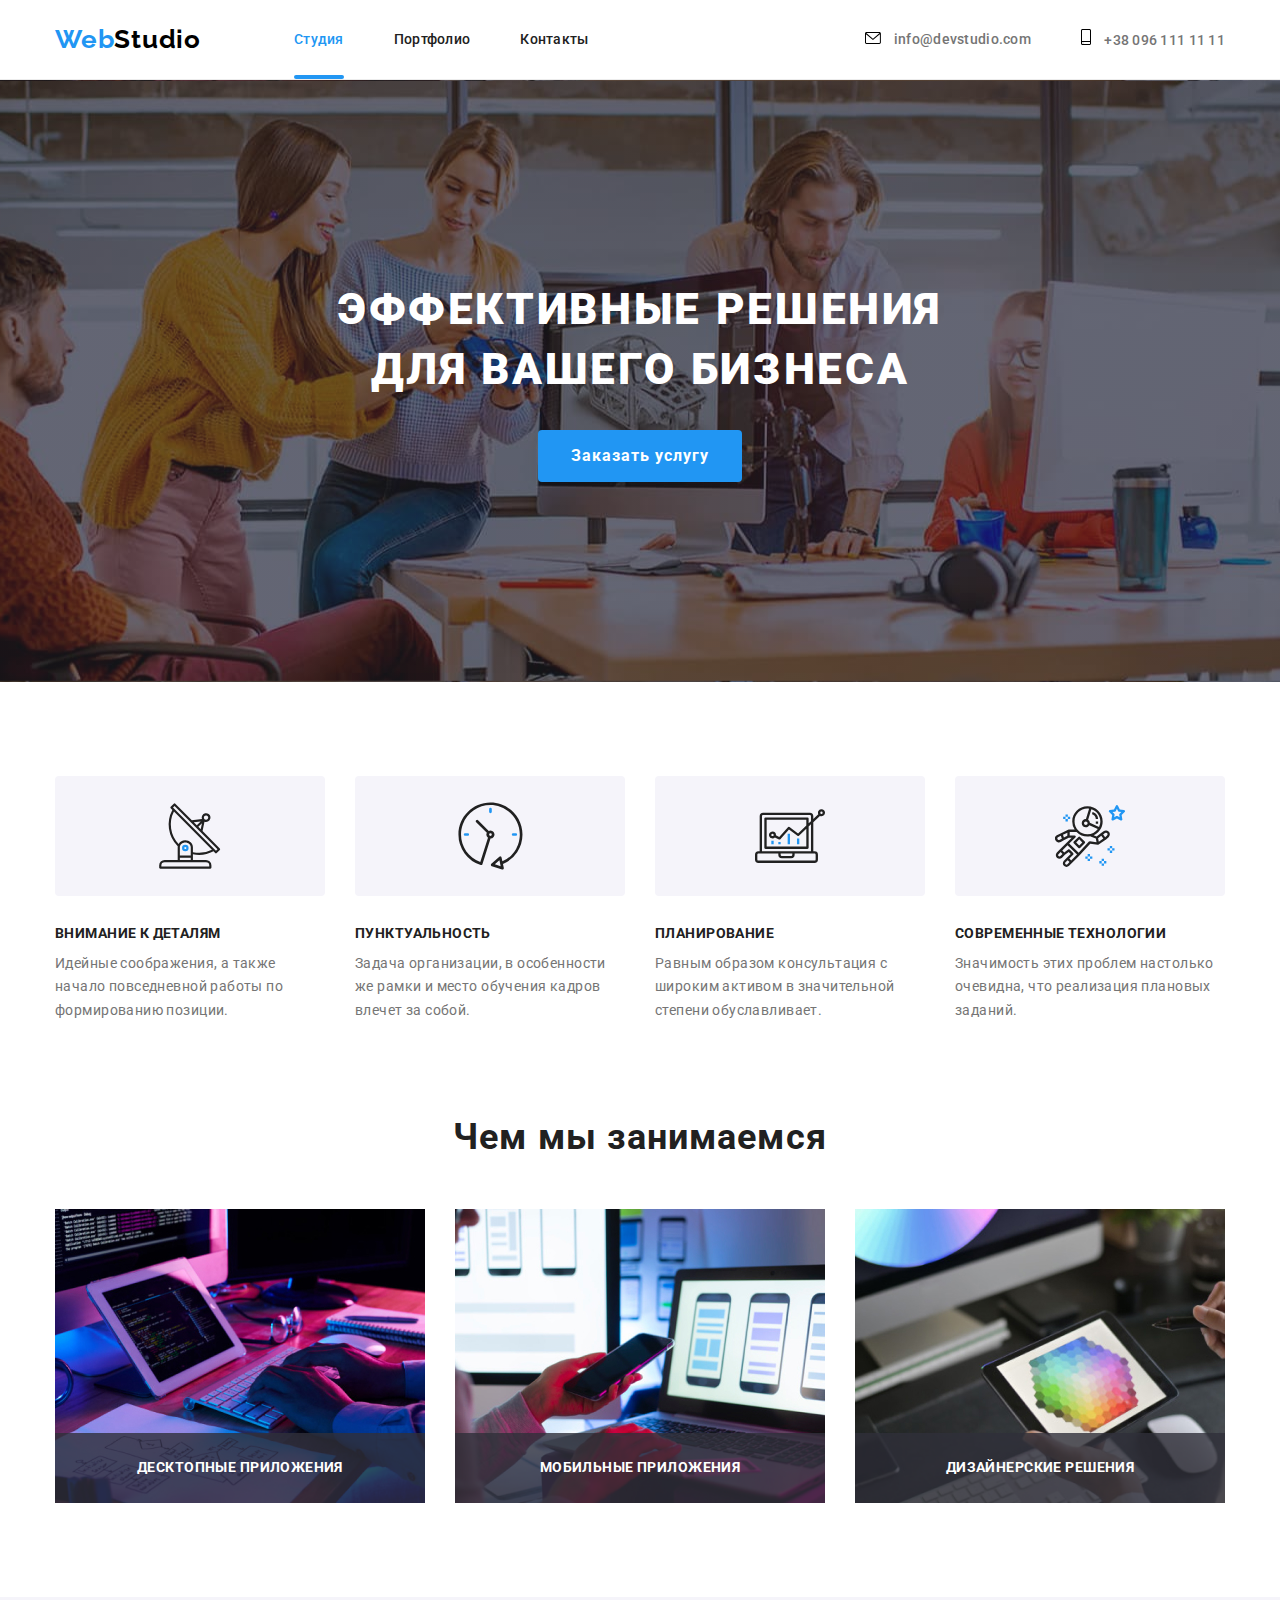
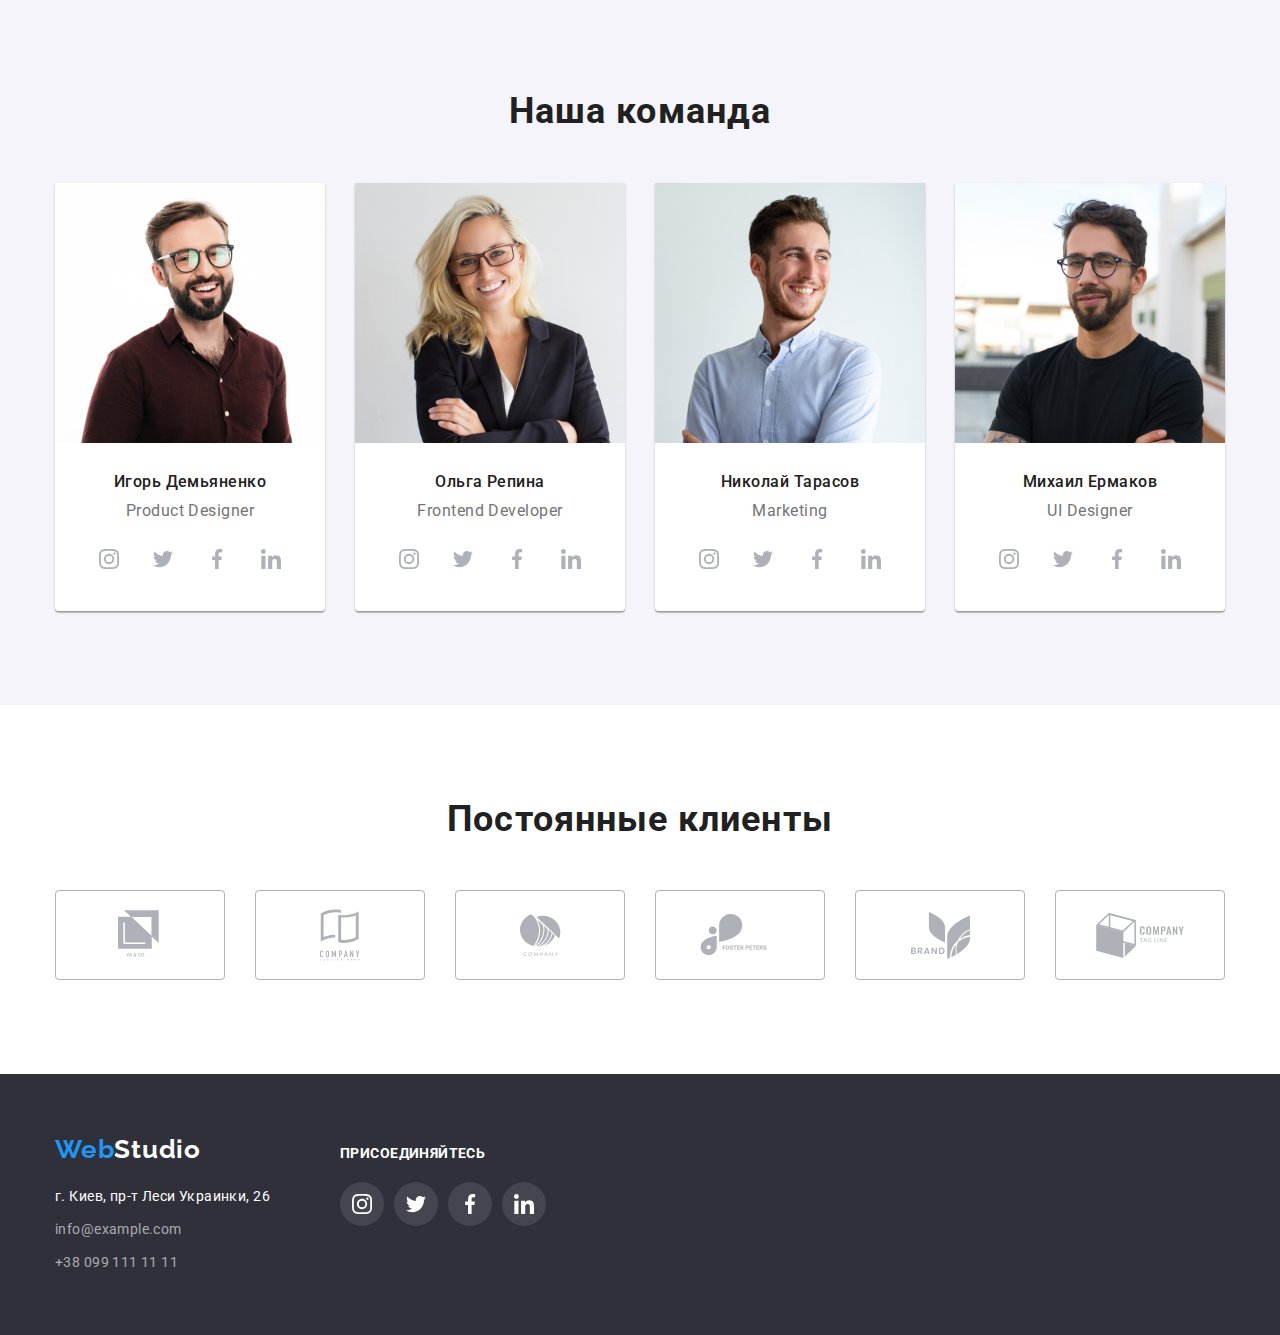
==== index.html @ 35cbe118 "Clone previous homework" ====
<!DOCTYPE html>
<html lang="ru">
  <head>
    <meta charset="UTF-8" />
    <meta name="viewport" content="width=device-width, initial-scale=1.0" />
    <title>Document</title>
    <link
      rel="stylesheet"
      href="https://fonts.googleapis.com/css2?family=Raleway:wght@700&family=Roboto:wght@400;500;700;900&display=swap"
    />
    <link
      rel="stylesheet"
      href="https://cdnjs.cloudflare.com/ajax/libs/modern-normalize/1.0.0/modern-normalize.min.css"
    />
    <link rel="stylesheet" href="./css/styles.css" />
  </head>
  <body>
    <header class="page-header">
      <!-- Шапка сайта -->
      <div class="container">
        <div class="header-flex">
          <nav class="nav">
            <a href="index.html" class="logo"
              ><span class="web">Web</span>Studio</a
            >
            <ul class="site-nav">
              <li class="site-nav-item">
                <a href="" class="active link">Студия</a>
              </li>
              <li class="site-nav-item">
                <a href="./portfolio.html" class="link">Портфолио</a>
              </li>
              <li class="site-nav-item">
                <a href="" class="link">Контакты</a>
              </li>
            </ul>
          </nav>

          <ul class="auth-nav">
            <li class="auth-nav-item">
              <a href="mailto:info@devstudio.com" class="link">
                <svg class="contacts-icon icon-envelope">
                  <use href="./images/svg/icons.svg#icon-envelope"></use>
                </svg>
                info@devstudio.com</a
              >
            </li>
            <li class="auth-nav-item">
              <a href="tel:+380961111111" class="link">
                <svg class="contacts-icon icon-smartphone">
                  <use href="./images/svg/icons.svg#icon-smartphone"></use>
                </svg>
                +38 096 111 11 11</a
              >
            </li>
          </ul>
        </div>
      </div>
    </header>
    <main>
      <!-- Hero -->
      <section class="hero">
        <div class="container">
          <h1 class="hero-title">Эффективные решения для вашего бизнеса</h1>
          <button class="hero-button" type="button" data-modal-open>
            Заказать услугу
          </button>
        </div>
      </section>

      <!-- Приоритеты компании -->
      <section class="section">
        <div class="container">
          <h2 class="visually-hidden">Приоритеты компании</h2>
          <ul class="priorities">
            <li class="priorities-item">
              <div class="priorities-icon">
                <svg class="icon-antenna">
                  <use href="./images/svg/icons.svg#icon-antenna"></use>
                </svg>
              </div>
              <h3 class="title">Внимание к деталям</h3>
              <p class="text">
                Идейные соображения, а также начало повседневной работы по
                формированию позиции.
              </p>
            </li>
            <li class="priorities-item">
              <div class="priorities-icon">
                <svg class="icon-clock">
                  <use href="./images/svg/icons.svg#icon-clock"></use>
                </svg>
              </div>
              <h3 class="title">Пунктуальность</h3>
              <p class="text">
                Задача организации, в особенности же рамки и место обучения
                кадров влечет за собой.
              </p>
            </li>
            <li class="priorities-item">
              <div class="priorities-icon">
                <svg class="icon-diagram">
                  <use href="./images/svg/icons.svg#icon-diagram"></use>
                </svg>
              </div>
              <h3 class="title">Планирование</h3>
              <p class="text">
                Равным образом консультация с широким активом в значительной
                степени обуславливает.
              </p>
            </li>
            <li class="priorities-item">
              <div class="priorities-icon">
                <svg class="icon-astronaut">
                  <use href="./images/svg/icons.svg#icon-astronaut"></use>
                </svg>
              </div>
              <h3 class="title">Современные технологии</h3>
              <p class="text">
                Значимость этих проблем настолько очевидна, что реализация
                плановых заданий.
              </p>
            </li>
          </ul>
        </div>
      </section>

      <!-- Деятельность -->
      <section class="section no-padding">
        <div class="container">
          <h2 class="title-h2">Чем мы занимаемся</h2>
          <ul class="service-list">
            <li class="service-item label-item">
              <div>
                <a href=""
                  ><img src="./images/img1.jpg" alt="Программирование"
                /></a>
                <p class="label-overlay">Десктопные приложения</p>
              </div>
            </li>
            <li class="service-item label-item">
              <div>
                <a href=""
                  ><img src="./images/img2.jpg" alt="Создание макетов"
                /></a>
                <p class="label-overlay">Мобильные приложения</p>
              </div>
            </li>
            <li class="service-item label-item">
              <div>
                <a href=""><img src="./images/img3.jpg" alt="Дизаин" /></a>
                <p class="label-overlay">Дизайнерские решения</p>
              </div>
            </li>
          </ul>
        </div>
      </section>

      <!-- Команда -->
      <section class="section team-bkg">
        <div class="container">
          <h2 class="title-h2">Наша команда</h2>
          <ul class="team-list">
            <li class="team-item">
              <img
                src="./images/team_card1.jpg"
                width="270"
                alt="Фото Игоря Демьяненко"
              />
              <div class="team-item-footer">
                <h3 class="team">Игорь Демьяненко</h3>
                <p lang="en" class="team-job">Product Designer</p>
                <ul class="social-list">
                  <li class="social-item">
                    <a href="#" class="social-link">
                      <svg class="social-icon">
                        <use href="./images/svg/icons.svg#icon-instagram"></use>
                      </svg>
                    </a>
                  </li>
                  <li class="social-item">
                    <a href="#" class="social-link">
                      <svg class="social-icon">
                        <use href="./images/svg/icons.svg#icon-twitter"></use>
                      </svg>
                    </a>
                  </li>
                  <li class="social-item">
                    <a href="#" class="social-link">
                      <svg class="social-icon">
                        <use href="./images/svg/icons.svg#icon-facebook"></use>
                      </svg>
                    </a>
                  </li>
                  <li class="social-item">
                    <a href="#" class="social-link">
                      <svg class="social-icon">
                        <use href="./images/svg/icons.svg#icon-linkedin"></use>
                      </svg>
                    </a>
                  </li>
                </ul>
              </div>
            </li>
            <li class="team-item">
              <img
                src="./images/team_card2.jpg"
                width="270"
                alt="Фото Ольги Репиной"
              />
              <div class="team-item-footer">
                <h3 class="team">Ольга Репина</h3>
                <p lang="en" class="team-job">Frontend Developer</p>
                <ul class="social-list">
                  <li class="social-item">
                    <a href="#" class="social-link">
                      <svg class="social-icon">
                        <use href="./images/svg/icons.svg#icon-instagram"></use>
                      </svg>
                    </a>
                  </li>
                  <li class="social-item">
                    <a href="#" class="social-link">
                      <svg class="social-icon">
                        <use href="./images/svg/icons.svg#icon-twitter"></use>
                      </svg>
                    </a>
                  </li>
                  <li class="social-item">
                    <a href="#" class="social-link">
                      <svg class="social-icon">
                        <use href="./images/svg/icons.svg#icon-facebook"></use>
                      </svg>
                    </a>
                  </li>
                  <li class="social-item">
                    <a href="#" class="social-link">
                      <svg class="social-icon">
                        <use href="./images/svg/icons.svg#icon-linkedin"></use>
                      </svg>
                    </a>
                  </li>
                </ul>
              </div>
            </li>
            <li class="team-item">
              <img
                src="./images/team_card3.jpg"
                width="270"
                alt="Фото Николая Тарасова"
              />
              <div class="team-item-footer">
                <h3 class="team">Николай Тарасов</h3>
                <p lang="en" class="team-job">Marketing</p>
                <ul class="social-list">
                  <li class="social-item">
                    <a href="#" class="social-link">
                      <svg class="social-icon">
                        <use href="./images/svg/icons.svg#icon-instagram"></use>
                      </svg>
                    </a>
                  </li>
                  <li class="social-item">
                    <a href="#" class="social-link">
                      <svg class="social-icon">
                        <use href="./images/svg/icons.svg#icon-twitter"></use>
                      </svg>
                    </a>
                  </li>
                  <li class="social-item">
                    <a href="#" class="social-link">
                      <svg class="social-icon">
                        <use href="./images/svg/icons.svg#icon-facebook"></use>
                      </svg>
                    </a>
                  </li>
                  <li class="social-item">
                    <a href="#" class="social-link">
                      <svg class="social-icon">
                        <use href="./images/svg/icons.svg#icon-linkedin"></use>
                      </svg>
                    </a>
                  </li>
                </ul>
              </div>
            </li>
            <li class="team-item">
              <img
                src="./images/team_card4.jpg"
                width="270"
                alt="Фото Михаила Ермакова"
              />
              <div class="team-item-footer">
                <h3 class="team">Михаил Ермаков</h3>
                <p lang="en" class="team-job">UI Designer</p>
                <ul class="social-list">
                  <li class="social-item">
                    <a href="#" class="social-link">
                      <svg class="social-icon">
                        <use href="./images/svg/icons.svg#icon-instagram"></use>
                      </svg>
                    </a>
                  </li>
                  <li class="social-item">
                    <a href="#" class="social-link">
                      <svg class="social-icon">
                        <use href="./images/svg/icons.svg#icon-twitter"></use>
                      </svg>
                    </a>
                  </li>
                  <li class="social-item">
                    <a href="#" class="social-link">
                      <svg class="social-icon">
                        <use href="./images/svg/icons.svg#icon-facebook"></use>
                      </svg>
                    </a>
                  </li>
                  <li class="social-item">
                    <a href="#" class="social-link">
                      <svg class="social-icon">
                        <use href="./images/svg/icons.svg#icon-linkedin"></use>
                      </svg>
                    </a>
                  </li>
                </ul>
              </div>
            </li>
          </ul>
        </div>
      </section>

      <!-- Постоянные клиенты -->
      <section class="regular-clients">
        <div class="container">
          <h2 class="title">Постоянные клиенты</h2>
          <ul class="clients-list">
            <li class="clients-item">
              <a href="" class="clients-link">
                <svg class="clients-item logo-1">
                  <use href="./images/svg/icons.svg#icon-logo-1"></use>
                </svg>
              </a>
            </li>
            <li class="clients-item">
              <a href="" class="clients-link">
                <svg class="clients-item logo-2">
                  <use href="./images/svg/icons.svg#icon-logo-2"></use>
                </svg>
              </a>
            </li>
            <li class="clients-item">
              <a href="" class="clients-link">
                <svg class="clients-item logo-3">
                  <use href="./images/svg/icons.svg#icon-logo-3"></use>
                </svg>
              </a>
            </li>
            <li class="clients-item">
              <a href="" class="clients-link">
                <svg class="clients-item logo-4">
                  <use href="./images/svg/icons.svg#icon-logo-4"></use>
                </svg>
              </a>
            </li>
            <li class="clients-item">
              <a href="" class="clients-link">
                <svg class="clients-item logo-5">
                  <use href="./images/svg/icons.svg#icon-logo-5"></use>
                </svg>
              </a>
            </li>
            <li class="clients-item">
              <a href="" class="clients-link">
                <svg class="clients-item logo-6">
                  <use href="./images/svg/icons.svg#icon-logo-6"></use>
                </svg>
              </a>
            </li>
          </ul>
        </div>
      </section>
    </main>
    <footer>
      <!-- Footer -->
      <div class="container footer-container">
        <div class="footer-address">
          <a href="" class="logo-footer"><span class="web">Web</span>Studio</a>
          <address class="address">
            <ul class="footer-list">
              <li class="address-item dates">
                г. Киев, пр-т Леси Украинки, 26
              </li>
              <li class="address-item">
                <a href="mailto:info@example.com" class="dates transp"
                  >info@example.com</a
                >
              </li>
              <li class="address-item">
                <a href="tel:+380991111111" class="dates transp"
                  >+38 099 111 11 11</a
                >
              </li>
            </ul>
          </address>
        </div>
        <div class="join">
          <h3 class="title">присоединяйтесь</h3>
          <ul class="join-list">
            <li class="join-item">
              <a href="#" class="join-link">
                <svg class="join-icon">
                  <use href="./images/svg/icons.svg#icon-instagram"></use>
                </svg>
              </a>
            </li>
            <li class="join-item">
              <a href="#" class="join-link">
                <svg class="join-icon">
                  <use href="./images/svg/icons.svg#icon-twitter"></use>
                </svg>
              </a>
            </li>
            <li class="join-item">
              <a href="#" class="join-link">
                <svg class="join-icon">
                  <use href="./images/svg/icons.svg#icon-facebook"></use>
                </svg>
              </a>
            </li>
            <li class="join-item">
              <a href="#" class="join-link">
                <svg class="join-icon">
                  <use href="./images/svg/icons.svg#icon-linkedin"></use>
                </svg>
              </a>
            </li>
          </ul>
        </div>
      </div>
    </footer>

    <div class="backdrop is-hidden" data-modal>
      <div class="modal">
        <button data-modal-close class="close-button">
          <svg class="close-icon" width="10px" height="10px">
            <use href="./images/svg/icons.svg#icon-x"></use>
          </svg>
        </button>
      </div>
    </div>
    <script src="./js/modal.js"></script>
  </body>
</html>
---- css/styles.css ----
/* цвет основного текста #212121 */
/* вторичный цвет текста #757575 */
/* цвет лого #000000 */
/* белый #FFFFFF */
/* акцент #2196F3 */

:root {
  --primary-text-color: #212121;
  --secondary-text-color: #757575;
  --logo-color: #000000;
  --special-text-color: #ffffff;
  --accent-color: #2196f3;
}

body {
  background-color: var(--special-text-color);
  color: var(--primary-text-color);
  font-family: 'Roboto', sans-serif;
  margin: 0;
}

a {
  text-decoration: none;
  color: inherit;
}

img {
  display: block;
}

ul {
  margin: 0;
  padding: 0;
  list-style: none;
}

h1,
h2,
h3,
h4,
h5,
h6,
p {
  margin-top: 0;
  margin-bottom: 0;
}

/* index.html*/

/* header */

.page-header {
  border-bottom: 1px solid #ececec;
  min-height: 80px;
  background: #ffffff;
}

.container {
  width: 1200px;
  margin: 0 auto;
  padding: 0 15px;
}

.nav .link,
.auth-nav .link {
  font-family: Roboto;
  font-weight: 500;
  font-size: 14px;
  line-height: 1.14;
  letter-spacing: 0.02em;
}

.nav {
  display: flex;
  align-items: center;
}

.site-nav {
  display: flex;
  margin-left: 93px;
}

.site-nav .site-nav-item:not(:last-child) {
  margin-right: 50px;
}

.auth-nav {
  display: flex;
  margin-left: auto;
  align-items: center;
}

.auth-nav .auth-nav-item + .auth-nav-item {
  margin-left: 50px;
}

.auth-nav .link {
  color: var(--secondary-text-color);
}

.header-flex {
  display: flex;
}

.contacts-icon {
  margin-right: 10px;
}

.icon-envelope {
  width: 16px;
  height: 12px;
}

.icon-smartphone {
  width: 10px;
  height: 16px;
}

/* logo */
.web {
  color: var(--accent-color);
}

.logo {
  color: var(--logo-color);
  font-family: Raleway;
  font-weight: bold;
  font-size: 26px;
  line-height: 1.19;
  letter-spacing: 0.03em;
  padding-top: 24px;
  padding-bottom: 24px;
}

.logo-footer {
  color: var(--special-text-color);
  font-family: Raleway;
  font-weight: bold;
  font-size: 26px;
  line-height: 1.19;
  letter-spacing: 0.03em;
}

/* navegation */
.link {
  padding-top: 32px;
  padding-bottom: 32px;
  transition: color 250ms cubic-bezier(0.4, 0, 0.2, 1),
    fill 250ms cubic-bezier(0.4, 0, 0.2, 1);
}

.link:hover,
.link:focus {
  color: var(--accent-color);
  fill: var(--accent-color);
}

.active {
  position: relative;
  color: var(--accent-color);
}

.active::after {
  content: '';

  position: absolute;
  left: 0;
  bottom: 0;
  border-radius: 2px;
  display: block;
  width: 100%;
  height: 4px;
  background-color: var(--accent-color);
}

/* hero */
.hero .hero-title {
  color: var(--special-text-color);
  font-weight: 900;
  font-size: 44px;
  line-height: 1.36;
  text-align: center;
  letter-spacing: 0.06em;
  text-transform: uppercase;
  width: 696px;
  margin: 0 auto 30px;
  margin-bottom: 30px;
}

.hero {
  max-width: 1600px;
  margin-right: auto;
  margin-left: auto;
  text-align: center;
  display: flex;
  align-items: center;
  padding: 200px 0;

  background: linear-gradient(rgba(47, 48, 58, 0.4), rgba(47, 48, 58, 0.4)),
    url(../images/hero.jpg);
  background-position: center;
  background-color: #2f303a;
}

.hero-button {
  display: inline-block;
  align-items: center;
  text-align: center;
  text-decoration: none;
  margin: 0 auto;
  border: 1px solid transparent;
  border-radius: 4px;
  padding: 10px 32px;
  min-width: 200px;
  font-family: Roboto;
  font-style: normal;
  font-weight: bold;
  font-size: 16px;
  line-height: 1.87;
  letter-spacing: 0.06em;
  background-color: var(--accent-color);
  color: var(--special-text-color);
  cursor: pointer;
  transition: background-color 250ms cubic-bezier(0.4, 0, 0.2, 1),
    color 250ms cubic-bezier(0.4, 0, 0.2, 1),
    box-shadow 250ms cubic-bezier(0.4, 0, 0.2, 1);
}

.hero-button:hover,
.hero-button:focus {
  background-color: rgb(83, 136, 235);
}

/* team */

.section {
  padding: 94px 0 94px 0;
}

.section.no-padding {
  padding-top: 0px;
}

.section .team {
  font-weight: 500;
  font-size: 16px;
  line-height: 1.18;
  letter-spacing: 0.03em;
}

.section .title {
  font-weight: bold;
  font-size: 14px;
  line-height: 1.14;
  letter-spacing: 0.03em;
  text-transform: uppercase;
}

.section .text {
  color: var(--secondary-text-color);
  font-weight: normal;
  font-size: 14px;
  line-height: 1.71;
  letter-spacing: 0.03em;
}

.section .title-h2 {
  font-weight: bold;
  font-size: 36px;
  line-height: 1.16;
  text-align: center;
  letter-spacing: 0.03em;
  margin-bottom: 50px;
  margin-top: 0;
}

/* Priorities section */
.priorities {
  display: flex;
}

.priorities-item {
  width: 270px;
}

.priorities-item:not(:last-child) {
  margin-right: 30px;
}

.priorities .title {
  margin-bottom: 10px;
}

.priorities-icon {
  display: flex;
  align-items: center;
  justify-content: center;
  width: 270px;
  height: 120px;
  background: #f5f4fa;
  border-radius: 4px;
  margin-bottom: 30px;
}

.icon-antenna {
  width: 65.32px;
  height: 70px;
}

.icon-clock {
  display: block;
  width: 66.96px;
  height: 70px;
}

.icon-diagram,
.icon-astronaut {
  display: block;
  width: 70px;
  height: 70px;
}

/* Service section */
.service-list {
  display: flex;
}

.service-item:not(:last-child) {
  margin-right: 30px;
}

/* Team section */

.team-bkg {
  background-color: #f5f4fa;
}

.team-list {
  display: flex;
  margin-top: 50px;
}

.team-item {
  box-shadow: 0px 1px 3px rgba(0, 0, 0, 0.12), 0px 1px 1px rgba(0, 0, 0, 0.14),
    0px 2px 1px rgba(0, 0, 0, 0.2);
  border-radius: 0px 0px 4px 4px;
}

.team-item:not(:last-child) {
  margin-right: 30px;
}

.section .team {
  font-weight: 500;
  font-size: 16px;
  line-height: 1.18;
  text-align: center;
  letter-spacing: 0.03em;
  padding-bottom: 10px;
}

.section .team-job {
  font-weight: normal;
  font-size: 16px;
  line-height: 1.18;
  letter-spacing: 0.03em;
  color: var(--secondary-text-color);
}

.team-item-footer {
  background-color: var(--special-text-color);
  padding: 30px 0 30px 0;
  text-align: center;
  border-bottom-left-radius: 4px;
  border-bottom-right-radius: 4px;
}

.social-list {
  display: flex;
  justify-content: center;
  margin-top: 16px;
}

.social-link {
  display: flex;
  width: 44px;
  height: 44px;
  border-radius: 50%;
  justify-content: center;
  align-items: center;
  fill: #afb1b8;

  transition: background-color 250ms cubic-bezier(0.4, 0, 0.2, 1),
    fill 250ms cubic-bezier(0.4, 0, 0.2, 1);
}

.social-link:hover,
.social-link:focus {
  background-color: #2196f3;
  fill: #fff;
}

.social-item:not(:last-child) {
  margin-right: 10px;
}

.social-icon {
  width: 20px;
  height: 20px;
}

/* Постоянные клиенты */

.regular-clients .title {
  font-weight: bold;
  font-size: 36px;
  line-height: 1.16;
  text-align: center;
  letter-spacing: 0.03em;
  margin-top: 94px;
  margin-bottom: 50px;
}

.clients-list {
  display: flex;
  justify-content: center;
}

.clients-item:not(:last-child) {
  margin-right: 30px;
}

.clients-link {
  display: flex;
  justify-content: center;
  align-items: center;
  width: 170px;
  height: 90px;
  border: 1px solid #afb1b8;
  border-radius: 4px;
  fill: #afb1b8;
  margin-bottom: 94px;
  transition: fill 250ms cubic-bezier(0.4, 0, 0.2, 1);
}

.clients-link:hover,
.clients-link:focus {
  border: 1px solid var(--accent-color);
  fill: var(--accent-color);
}

.logo-1 {
  width: 45px;
  height: 50px;
}

.logo-2 {
  width: 40px;
  height: 52px;
}

.logo-3 {
  width: 41px;
  height: 42.6px;
}

.logo-4 {
  width: 80px;
  height: 42px;
}

.logo-5 {
  width: 59px;
  height: 47px;
}

.logo-6 {
  width: 88.5px;
  height: 45.5px;
}

/* footer */
footer {
  background-color: #2f303a;
  padding-top: 60px;
  padding-bottom: 60px;
}

.logo-footer {
  font-weight: bold;
  font-size: 26px;
  line-height: 1.19;
  letter-spacing: 0.03em;
}

.footer-list {
  font-weight: normal;
  font-size: 14px;
  line-height: 1.71;
  letter-spacing: 0.03em;
  font-style: normal;
  padding: 0;
}

.address {
  margin-top: 20px;
}

.address-item:not(:first-child) {
  margin-top: 9px;
}

.footer-contact > li:not(:last-child) {
  margin-bottom: 9px;
}

.address-item {
  color: var(--special-text-color);
}

.address-item:not(:first-child) {
  margin-top: 9px;
}

.dates {
  transition: color 250ms cubic-bezier(0.4, 0, 0.2, 1);
}

.footer-list .dates:hover,
.footer-list .dates:focus {
  color: var(--accent-color);
}

.transp {
  color: rgba(255, 255, 255, 0.6);
}

.footer-list {
  list-style: none;
  margin: 0;
  padding: 0;
}

.footer-container {
  display: flex;
  align-items: baseline;
}

.join .title {
  font-weight: bold;
  font-size: 14px;
  line-height: 1.14;
  letter-spacing: 0.03em;
  text-transform: uppercase;
  margin-bottom: 20px;

  color: var(--special-text-color);
}

.footer-address {
  margin-right: 70px;
}

.join-list {
  display: flex;
}

.join-item {
  display: block;
  width: 44px;
  height: 44px;
  background-color: rgba(255, 255, 255, 0.1);
  background-size: 20px;
  background-repeat: no-repeat;
  background-position: center;
  border-radius: 50%;
}

.join-item:not(:last-child) {
  margin-right: 10px;
}

.join-link {
  display: flex;
  width: 44px;
  height: 44px;
  border-radius: 50%;
  justify-content: center;
  align-items: center;
  fill: #ffffff;
  transition: background-color 250ms cubic-bezier(0.4, 0, 0.2, 1),
    fill 250ms cubic-bezier(0.4, 0, 0.2, 1);
}

.join-link:hover,
.join-link:focus {
  background-color: #2196f3;
  fill: #fff;
}

.join-icon {
  width: 20px;
  height: 20px;
}

/* Portfolio */
.main {
  background-color: var(--special-text-color);
}

.visually-hidden {
  position: absolute !important;
  clip: rect(1px 1px 1px 1px);
  clip: rect(1px, 1px, 1px, 1px);
  padding: 0 !important;
  border: 0 !important;
  height: 1px !important;
  width: 1px !important;
  overflow: hidden;
}

/* Buttons Portfolio */

.filter {
  margin-bottom: 50px;
  display: flex;
  justify-content: center;
}

.button-items:not(:last-child) {
  margin-right: 8px;
}

.button-items .btn {
  font-family: Roboto;
  font-weight: 500;
  font-size: 16px;
  line-height: 1.62;
  text-align: center;
  letter-spacing: 0.03em;
  padding: 6px 22px 6px 22px;
  border-radius: 4px;
  background-color: #f5f4fa;
  border: none;
  transition: background-color 250ms cubic-bezier(0.4, 0, 0.2, 1),
    color 250ms cubic-bezier(0.4, 0, 0.2, 1);
}

.button-items .btn:hover,
.button-items .btn:focus {
  background-color: var(--accent-color);
  color: var(--special-text-color);
  cursor: pointer;
  box-shadow: 0px 3px 1px rgba(0, 0, 0, 0.1), 0px 1px 2px rgba(0, 0, 0, 0.08),
    0px 2px 2px rgba(0, 0, 0, 0.12);
}

/* content */

.content {
  display: flex;
  flex-wrap: wrap;
  margin-top: 50px;
  margin-right: -30px;
  margin-bottom: -30px;
}

.content-item {
  width: 370px;
  margin-right: 30px;
  margin-bottom: 30px;
  flex-basis: calc((100% - 90px) / 3);
  background: #ffffff;
  border: 1px solid #eeeeee;
  transition: box-shadow 250ms cubic-bezier(0.4, 0, 0.2, 1);
}

.content .content-item:hover,
.content .content-item:focus {
  box-shadow: 0px 1px 1px rgba(0, 0, 0, 0.12), 0px 4px 4px rgba(0, 0, 0, 0.06),
    1px 4px 6px rgba(0, 0, 0, 0.16);
}

.content-item:nth-child(3n) {
  margin-right: 0;
}

.content .title {
  font-weight: bold;
  font-size: 18px;
  line-height: 2;
  letter-spacing: 0.06em;
  margin-bottom: 4px;
  text-transform: none;
}

.content .text {
  font-size: 16px;
  line-height: 1.87;
  letter-spacing: 0.03em;
  color: var(--secondary-text-color);
}

.item-footer {
  padding: 20px 24px;
}

/* Portfolio Overlay */
.portfolio-thumb {
  position: relative;
  overflow: hidden;
}

.portfolio-overlay {
  position: absolute;
  top: 0;
  left: 0;
  width: 100%;
  height: 100%;
  background-color: rgba(33, 150, 243, 0.9);

  transform: translateY(100%);
  transition: transform 250ms;
}

.overlay-text {
  padding: 63px 24px;
  font-size: 18px;
  line-height: 1.56;
  letter-spacing: 0.03em;
  text-align: left;
  color: var(--special-text-color);
}

.content-item:hover .portfolio-overlay {
  transform: translateY(0);
}

/* Service Overlay */

.label-item {
  position: relative;
}

.label-overlay {
  position: absolute;
  width: 370px;
  height: 70px;
  bottom: 0;
  background: rgba(47, 48, 58, 0.8);
  color: var(--special-text-color);
  font-weight: 700;
  font-size: 14px;
  line-height: 1.14;
  letter-spacing: 0.03em;
  text-transform: uppercase;

  display: flex;
  justify-content: center;
  align-items: center;
}

/* Модальное окно */

.backdrop {
  position: fixed;
  top: 0;
  left: 0;
  width: 100%;
  height: 100%;
  background-color: rgba(0, 0, 0, 0.2);

  opacity: 1;
  transition: opacity 250ms cubic-bezier(0.4, 0, 0.2, 1);
}

.modal {
  position: absolute;
  top: 50%;
  left: 50%;
  transform: translate(-50%, -50%) scale(1);
  min-width: 528px;
  min-height: 581px;
  background-color: var(--special-text-color);
  border-radius: 4px;
  box-shadow: 0px 2px 1px rgba(0, 0, 0, 0.2), 0px 1px 1px rgba(0, 0, 0, 0.14),
    0px 1px 3px rgba(0, 0, 0, 0.12);

  transition: transform 250ms cubic-bezier(0.4, 0, 0.2, 1);
}

.close-button {
  position: absolute;
  top: 8px;
  right: 8px;
  width: 30px;
  height: 30px;
  background-color: var(--special-text-color);
  border: 1px solid rgb(0, 0, 0, 0.1);
  border-radius: 50%;
  cursor: pointer;
}

.close-button:hover,
.close-button:focus {
  border: 1px solid var(--accent-color);
}

.close-icon:hover,
.close-icon:focus {
  fill: var(--accent-color);
}

.backdrop.is-hidden {
  opacity: 0;
  visibility: hidden;
  pointer-events: none;
}

.is-hidden .modal {
  transform: translate(-50%, -50%) scale(0.5);
}
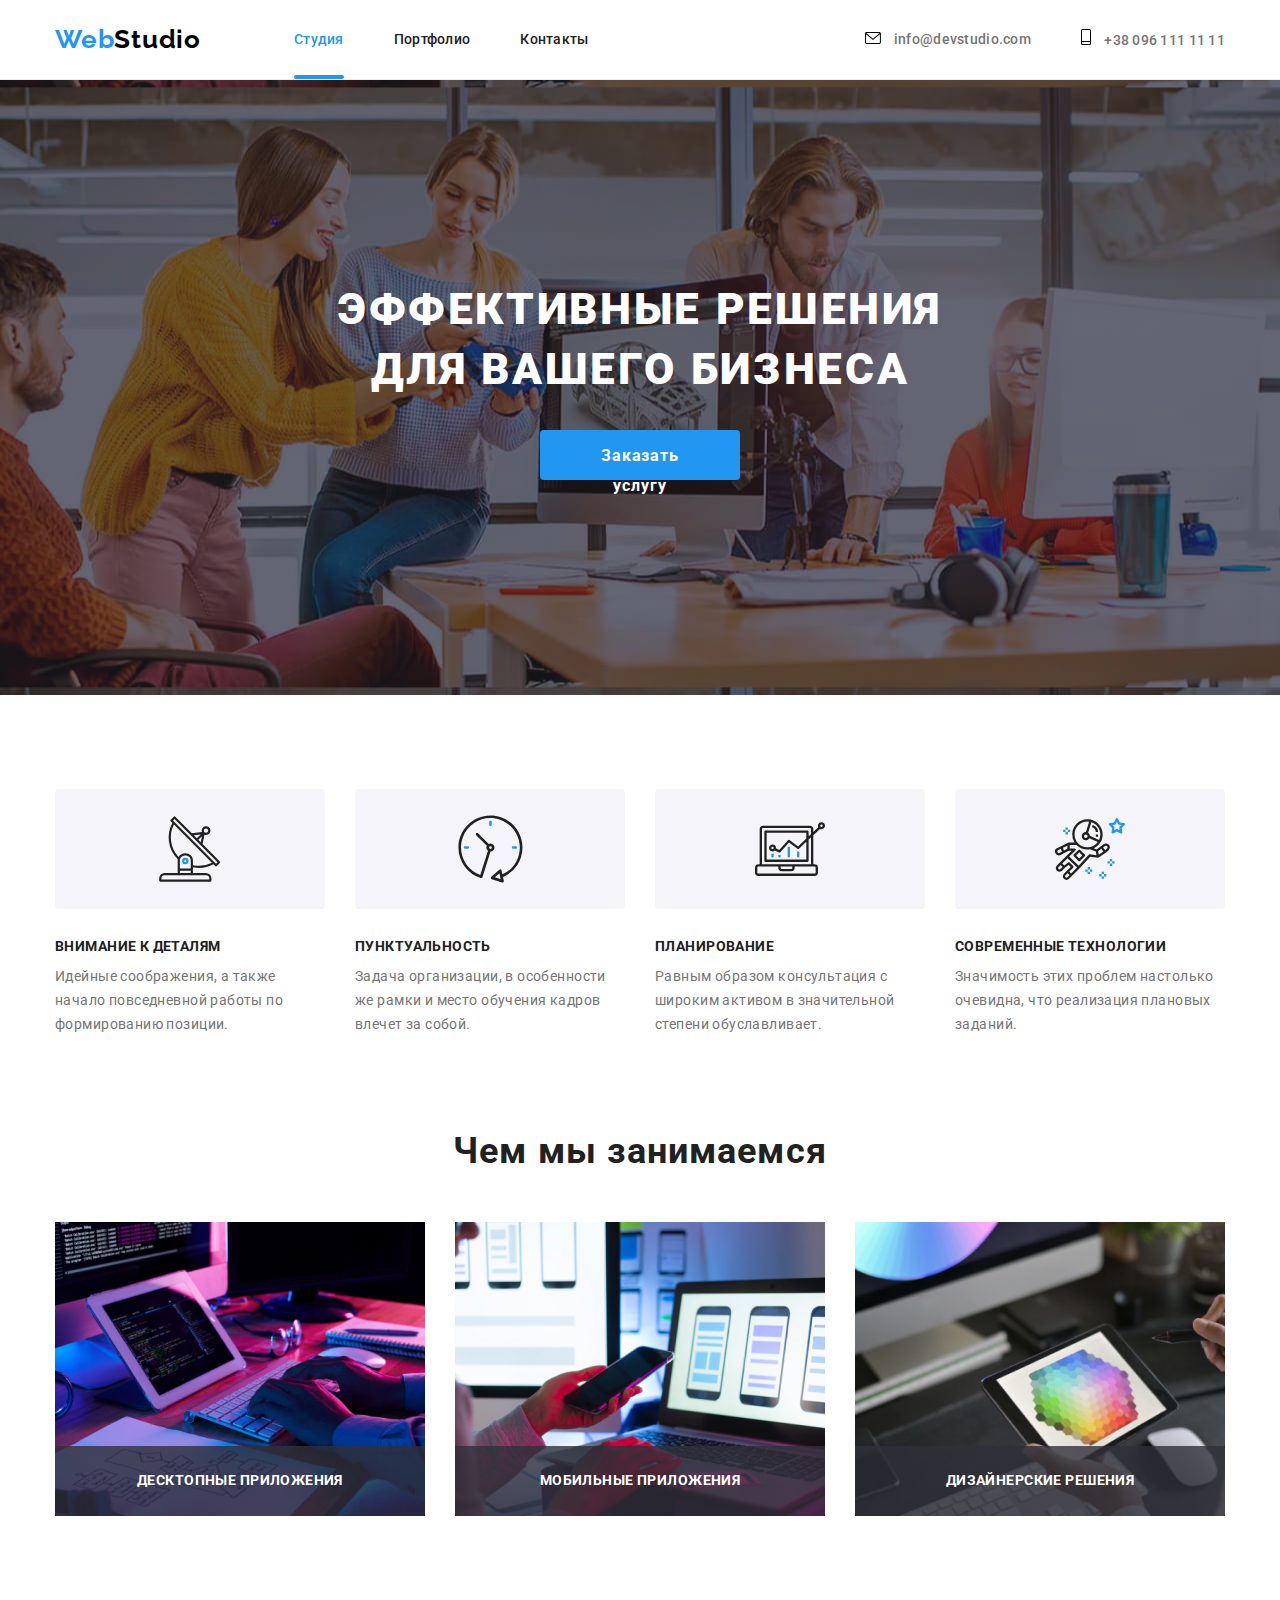
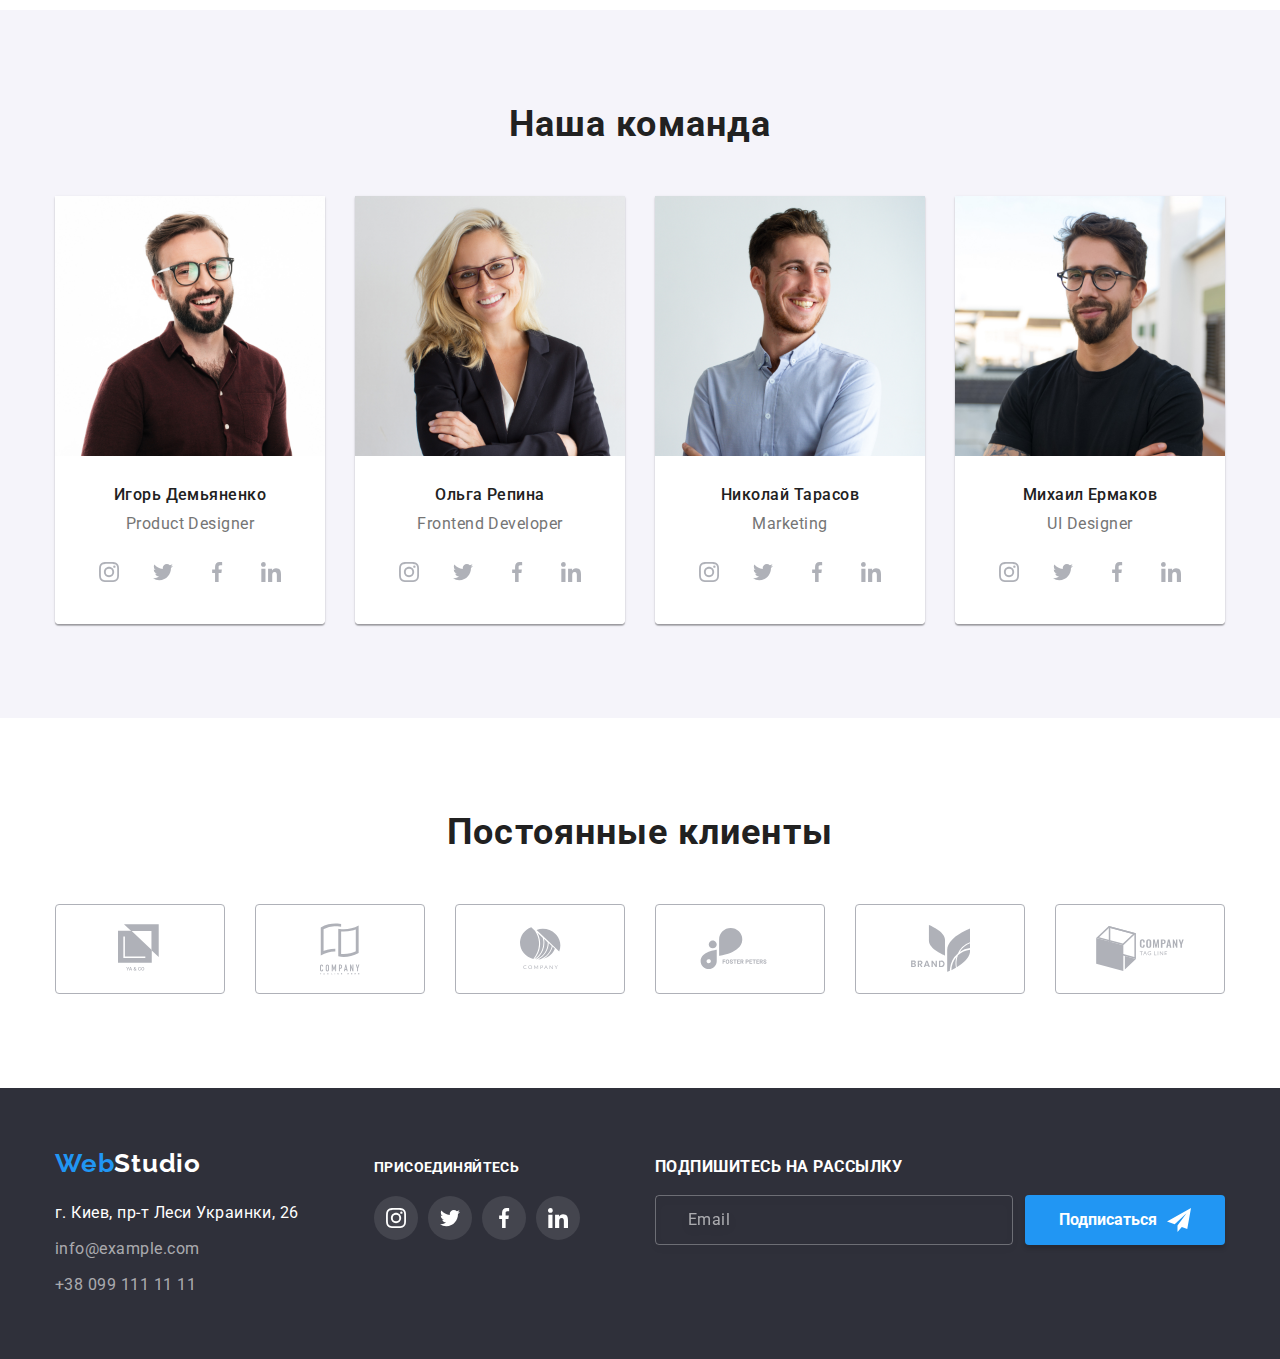
==== commit 0b3a474b: "Add footer form" ====
--- a/index.html
+++ b/index.html
@@ -436,6 +436,25 @@
             </li>
           </ul>
         </div>
+        <div class="subscribe">
+          <form class="field">
+            <p class="subscribe-title">Подпишитесь на рассылку</p>
+            <div class="form-div">
+              <input
+                type="email"
+                name="email"
+                class="subscribe-input"
+                placeholder="Email"
+              />
+              <button type="submit" class="footer-button">
+                Подписаться
+                <svg class="form-svg">
+                  <use href="./images/svg/icons.svg#icon-send"></use>
+                </svg>
+              </button>
+            </div>
+          </form>
+        </div>
       </div>
     </footer>
 
--- a/css/styles.css
+++ b/css/styles.css
@@ -211,7 +211,8 @@
   border: 1px solid transparent;
   border-radius: 4px;
   padding: 10px 32px;
-  min-width: 200px;
+  width: 200px;
+  height: 50px;
   font-family: Roboto;
   font-style: normal;
   font-weight: bold;
@@ -480,7 +481,9 @@
 }
 
 /* footer */
+
 footer {
+  position: relative;
   background-color: #2f303a;
   padding-top: 60px;
   padding-bottom: 60px;
@@ -494,12 +497,9 @@
 }
 
 .footer-list {
-  font-weight: normal;
-  font-size: 14px;
   line-height: 1.71;
   letter-spacing: 0.03em;
   font-style: normal;
-  padding: 0;
 }
 
 .address {
@@ -544,6 +544,7 @@
 .footer-container {
   display: flex;
   align-items: baseline;
+  justify-content: space-between;
 }
 
 .join .title {
@@ -558,6 +559,10 @@
 }
 
 .footer-address {
+  margin-right: 70px;
+}
+
+.join {
   margin-right: 70px;
 }
 
@@ -587,20 +592,98 @@
   border-radius: 50%;
   justify-content: center;
   align-items: center;
-  fill: #ffffff;
+  fill: var(--special-text-color);
   transition: background-color 250ms cubic-bezier(0.4, 0, 0.2, 1),
     fill 250ms cubic-bezier(0.4, 0, 0.2, 1);
 }
 
 .join-link:hover,
 .join-link:focus {
-  background-color: #2196f3;
-  fill: #fff;
+  background-color: var(--accent-color);
+  fill: var(--special-text-color);
 }
 
 .join-icon {
   width: 20px;
   height: 20px;
+}
+
+/* Footer form */
+
+.subscribe {
+  margin: 0;
+}
+
+.field .subscribe-title {
+  font-weight: bold;
+  line-height: 16px;
+  letter-spacing: 0.03em;
+  text-transform: uppercase;
+  padding-bottom: 20px;
+
+  color: var(--special-text-color);
+}
+
+.form-svg {
+  width: 24px;
+  height: 24px;
+  margin-left: 10px;
+}
+
+.footer-button {
+  display: flex;
+  justify-content: center;
+  align-items: center;
+  width: 200px;
+  height: 50px;
+  margin-left: 12px;
+
+  font-weight: bold;
+  font-size: 16px;
+  line-height: 30px;
+
+  color: var(--special-text-color);
+  background: var(--accent-color);
+  box-shadow: 0px 4px 4px rgba(0, 0, 0, 0.15);
+  border: none;
+  border-radius: 4px;
+
+  cursor: pointer;
+  transition: background-color 250ms cubic-bezier(0.4, 0, 0.2, 1),
+    color 250ms cubic-bezier(0.4, 0, 0.2, 1),
+    box-shadow 250ms cubic-bezier(0.4, 0, 0.2, 1);
+}
+
+.footer-button:hover,
+.footer-button:focus {
+  background-color: rgb(83, 136, 235);
+}
+
+.field .subscribe-input {
+  width: 358px;
+  height: 50px;
+  padding-left: 16px;
+  border: 1px solid rgba(255, 255, 255, 0.3);
+  box-sizing: border-box;
+  filter: drop-shadow(0px 4px 4px rgba(0, 0, 0, 0.15));
+  border-radius: 4px;
+  background: transparent;
+  color: var(--special-text-color);
+}
+
+.subscribe-input::placeholder {
+  display: inline-block;
+  padding: 15px 295px 15px 16px;
+  font-weight: normal;
+  font-size: 16px;
+  line-height: 1.25;
+  letter-spacing: 0.03em;
+
+  color: rgba(255, 255, 255, 0.6);
+}
+
+.form-div {
+  display: flex;
 }
 
 /* Portfolio */
